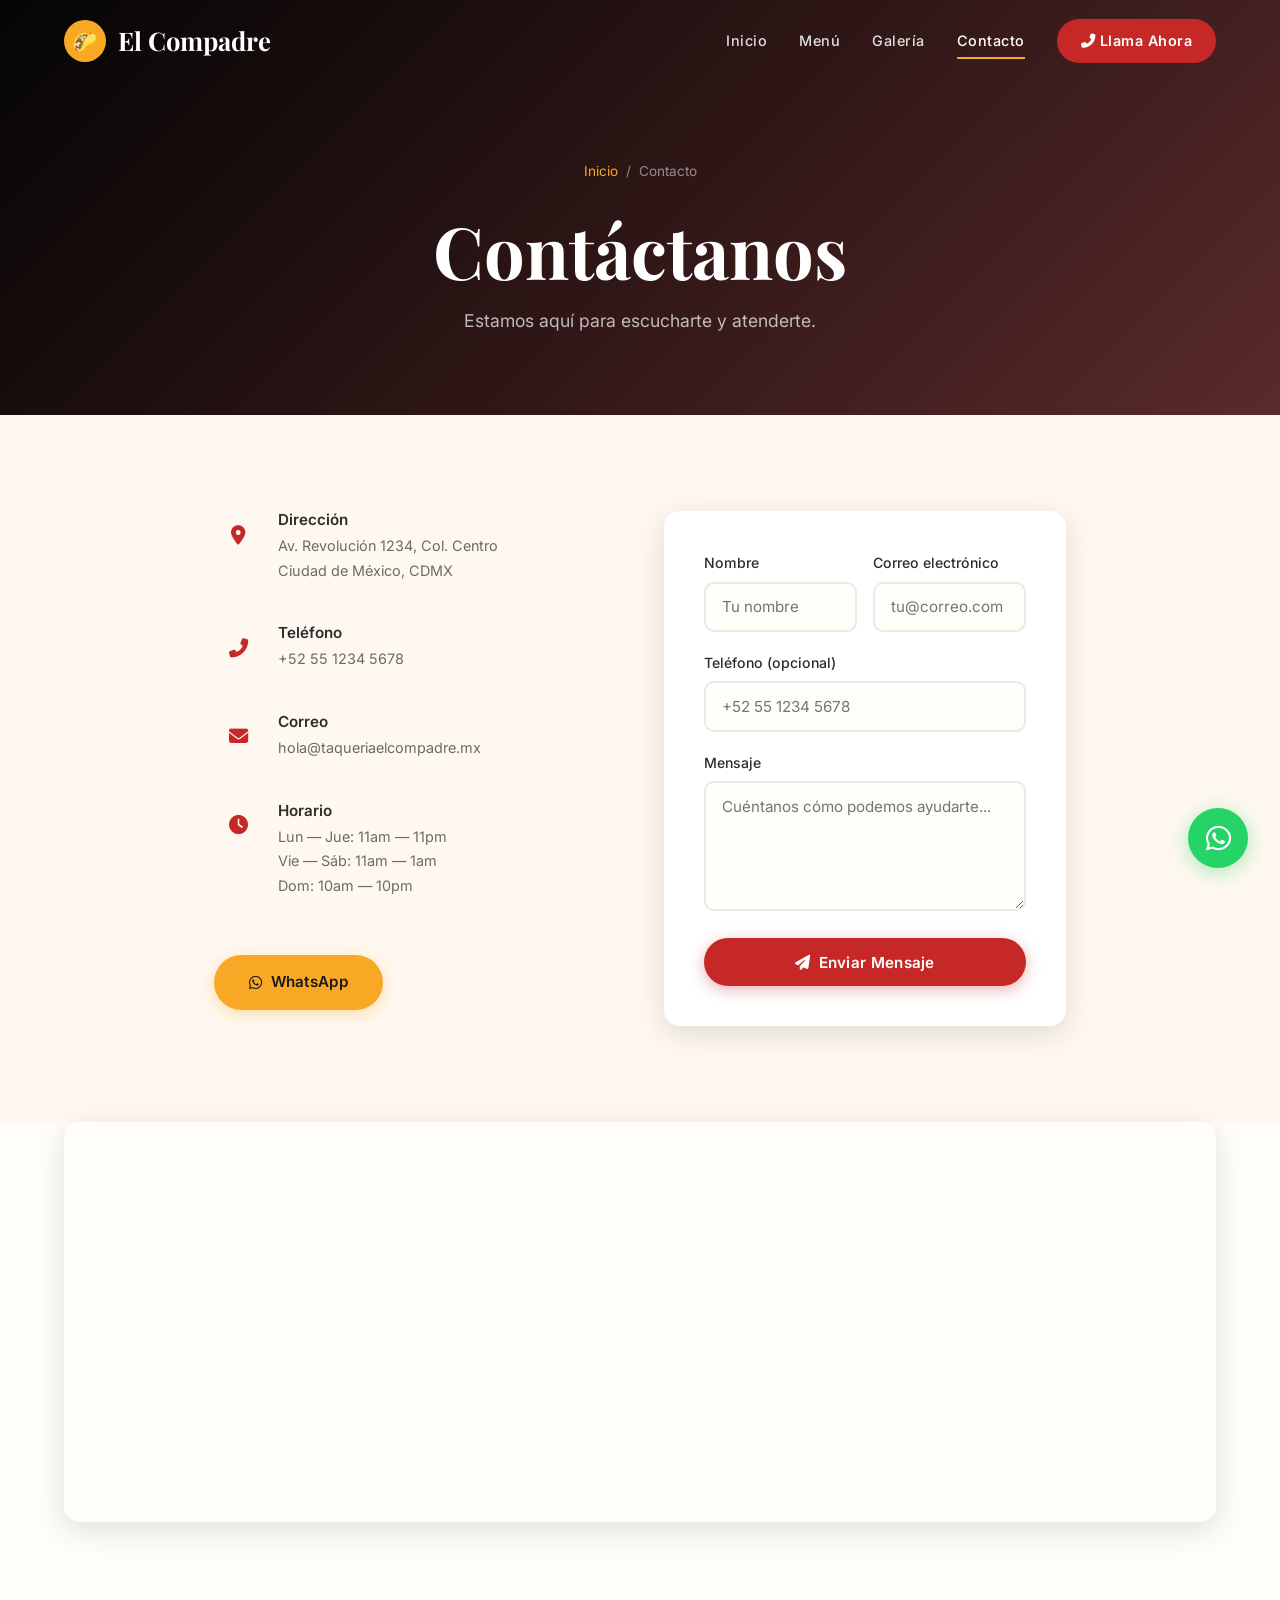
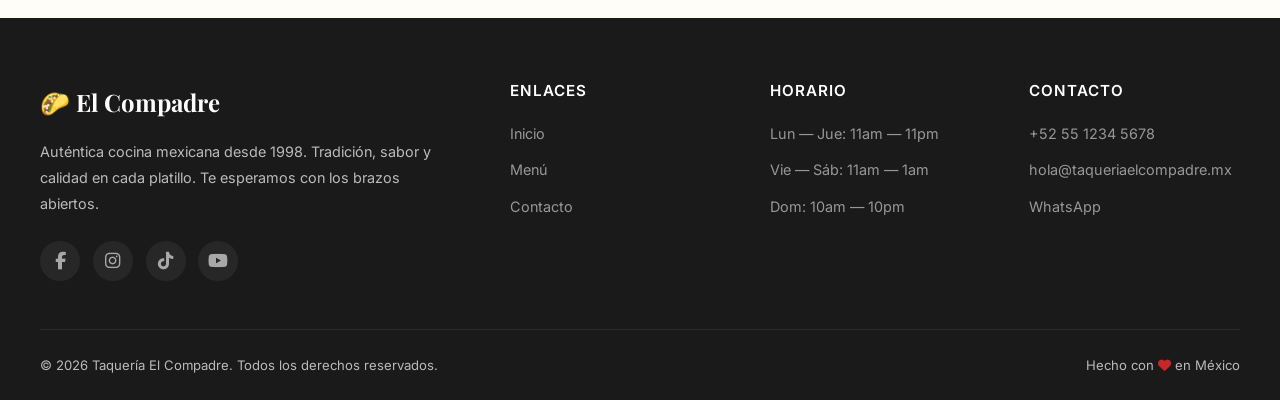
==== contacto.html @ 84836ca1 "Add contacto.html with FormSubmit for static hosting, update links" ====
<!DOCTYPE html>
<html lang="es-MX">
<head>
  <meta charset="UTF-8">
  <meta name="viewport" content="width=device-width, initial-scale=1.0">
  <title>Contacto — Taquería El Compadre</title>
  <meta name="description" content="Ponte en contacto con Taquería El Compadre. Estamos en Av. Revolución 1234, Col. Centro, CDMX. Tel: +52 55 1234 5678.">
  <meta name="robots" content="index, follow">
  <meta property="og:title" content="Contacto — Taquería El Compadre">
  <meta property="og:description" content="Visítanos o escríbenos. Te esperamos.">
  <meta name="theme-color" content="#C62828">

  <link rel="preconnect" href="https://fonts.googleapis.com">
  <link rel="preconnect" href="https://fonts.gstatic.com" crossorigin>
  <link href="https://fonts.googleapis.com/css2?family=Playfair+Display:ital,wght@0,400;0,700;0,900;1,400;1,700&family=Inter:wght@300;400;500;600;700&family=Dancing+Script:wght@500;700&display=swap" rel="stylesheet">
  <link rel="stylesheet" href="https://cdnjs.cloudflare.com/ajax/libs/font-awesome/6.5.1/css/all.min.css">
  <link rel="stylesheet" href="css/style.css">
  <link rel="icon" type="image/svg+xml" href="data:image/svg+xml,<svg xmlns='http://www.w3.org/2000/svg' viewBox='0 0 100 100'><text y='.9em' font-size='90'>🌮</text></svg>">
</head>
<body>

  <!-- ============================================================
       NAVBAR
       ============================================================ -->
  <nav class="navbar scrolled" role="navigation" aria-label="Navegación principal">
    <div class="container">
      <a href="index.html" class="navbar-brand" aria-label="Ir al inicio">
        <span class="brand-icon">🌮</span>
        El Compadre
      </a>
      <div class="hamburger" aria-label="Abrir menú" role="button" tabindex="0">
        <span></span><span></span><span></span>
      </div>
      <div class="navbar-links">
        <a href="index.html">Inicio</a>
        <a href="menu.html">Menú</a>
        <a href="index.html#gallery">Galería</a>
        <a href="contacto.html" class="active">Contacto</a>
        <a href="tel:+525512345678" class="navbar-cta"><i class="fas fa-phone-alt"></i> Llama Ahora</a>
      </div>
    </div>
  </nav>

  <!-- ============================================================
       PAGE HEADER
       ============================================================ -->
  <header class="page-header" style="background-image: none; background: linear-gradient(135deg, #1A1A1A, #2C2C2C);">
    <div class="page-header-bg" style="background-image: url('https://images.unsplash.com/photo-1517248135467-4c7edcad34c4?w=1920&q=80');" aria-hidden="true"></div>
    <div class="page-header-overlay"></div>
    <div class="container">
      <div class="breadcrumb">
        <a href="index.html">Inicio</a>
        <span>/</span>
        <span>Contacto</span>
      </div>
      <h1 data-aos="fade-up">Contáctanos</h1>
      <p data-aos="fade-up" data-aos-delay="100">Estamos aquí para escucharte y atenderte.</p>
    </div>
  </header>

  <!-- ============================================================
       CONTACT SECTION
       ============================================================ -->
  <section class="section section--cream">
    <div class="container container--narrow">

      <div id="form-success" style="display:none;" class="form-success-page" data-aos="fade-up">
        <div class="success-icon"><i class="fas fa-check"></i></div>
        <h2 style="margin-bottom: 0.75rem;">¡Mensaje enviado!</h2>
        <p style="color: var(--color-text-light); font-size: 1.05rem; margin-bottom: 2rem;">
          Gracias, <span id="successName">cliente</span>. Hemos recibido tu mensaje y te responderemos a la brevedad. <br>¡Buen provecho!
        </p>
        <a href="index.html" class="btn btn--primary"><i class="fas fa-home"></i> Volver al inicio</a>
      </div>

      <div class="contact-grid" id="formContainer">
        <div class="contact-info-list" data-aos="fade-right">
          <div class="contact-info-item">
            <div class="contact-info-icon"><i class="fas fa-map-marker-alt"></i></div>
            <div>
              <h4>Dirección</h4>
              <p>Av. Revolución 1234, Col. Centro<br>Ciudad de México, CDMX</p>
            </div>
          </div>
          <div class="contact-info-item">
            <div class="contact-info-icon"><i class="fas fa-phone-alt"></i></div>
            <div>
              <h4>Teléfono</h4>
              <p>+52 55 1234 5678</p>
            </div>
          </div>
          <div class="contact-info-item">
            <div class="contact-info-icon"><i class="fas fa-envelope"></i></div>
            <div>
              <h4>Correo</h4>
              <p>hola@taqueriaelcompadre.mx</p>
            </div>
          </div>
          <div class="contact-info-item">
            <div class="contact-info-icon"><i class="fas fa-clock"></i></div>
            <div>
              <h4>Horario</h4>
              <p>Lun — Jue: 11am — 11pm<br>Vie — Sáb: 11am — 1am<br>Dom: 10am — 10pm</p>
            </div>
          </div>
          <div style="margin-top:1rem;">
            <a href="https://wa.me/525512345678" target="_blank" rel="noopener" class="btn btn--gold"><i class="fab fa-whatsapp"></i> WhatsApp</a>
          </div>
        </div>

        <form class="contact-form" action="https://formsubmit.co/hola@taqueriaelcompadre.mx" method="POST" data-aos="fade-left" id="contactForm">
          <input type="hidden" name="_subject" value="Nuevo mensaje desde Taquería El Compadre">
          <input type="hidden" name="_captcha" value="false">
          <input type="hidden" name="_template" value="table">
          <input type="hidden" name="_next" value="https://rtvic.github.io/taqueria/contacto.html?success=true">

          <div class="form-row">
            <div class="form-group">
              <label for="nombre">Nombre</label>
              <input type="text" class="form-control" id="nombre" name="nombre" placeholder="Tu nombre" required>
            </div>
            <div class="form-group">
              <label for="email">Correo electrónico</label>
              <input type="email" class="form-control" id="email" name="email" placeholder="tu@correo.com" required>
            </div>
          </div>
          <div class="form-group">
            <label for="telefono">Teléfono (opcional)</label>
            <input type="tel" class="form-control" id="telefono" name="telefono" placeholder="+52 55 1234 5678">
          </div>
          <div class="form-group">
            <label for="mensaje">Mensaje</label>
            <textarea class="form-control" id="mensaje" name="mensaje" placeholder="Cuéntanos cómo podemos ayudarte..." required></textarea>
          </div>
          <button type="submit" class="btn btn--primary" style="width:100%; justify-content:center;">
            <i class="fas fa-paper-plane"></i> Enviar Mensaje
          </button>
        </form>
      </div>

    </div>
  </section>

  <!-- ============================================================
       LOCATION MAP
       ============================================================ -->
  <section class="section" style="padding-top:0;">
    <div class="container">
      <div style="border-radius: var(--card-radius); overflow: hidden; box-shadow: var(--shadow-md); height: 400px; position: relative;" data-aos="fade-up">
        <iframe
          src="https://www.google.com/maps/embed?pb=!1m18!1m12!1m3!1d3762.5!2d-99.1332!3d19.4326!2m3!1f0!2f0!3f0!3m2!1i1024!2i768!4f13.1!3m3!1m2!1s0x0%3A0x0!2zMTnCsDI1JzU3LjQiTiA5OcKwMDgnMDAuMiJX!5e0!3m2!1ses!2smx!4v1"
          style="position:absolute;inset:0;width:100%;height:100%;border:0;"
          allowfullscreen=""
          loading="lazy"
          title="Mapa de ubicación de Taquería El Compadre"
        ></iframe>
      </div>
    </div>
  </section>

  <!-- ============================================================
       FOOTER
       ============================================================ -->
  <footer class="footer">
    <div class="footer-grid">
      <div>
        <a href="index.html" class="footer-brand">🌮 El Compadre</a>
        <p class="footer-about">
          Auténtica cocina mexicana desde 1998. Tradición, sabor y calidad en cada platillo. Te esperamos con los brazos abiertos.
        </p>
        <div class="footer-social">
          <a href="#" aria-label="Facebook" title="Facebook"><i class="fab fa-facebook-f"></i></a>
          <a href="#" aria-label="Instagram" title="Instagram"><i class="fab fa-instagram"></i></a>
          <a href="#" aria-label="TikTok" title="TikTok"><i class="fab fa-tiktok"></i></a>
          <a href="#" aria-label="YouTube" title="YouTube"><i class="fab fa-youtube"></i></a>
        </div>
      </div>
      <div>
        <h4>Enlaces</h4>
        <ul class="footer-links">
          <li><a href="index.html">Inicio</a></li>
          <li><a href="menu.html">Menú</a></li>
          <li><a href="contacto.html">Contacto</a></li>
        </ul>
      </div>
      <div>
        <h4>Horario</h4>
        <ul class="footer-links">
          <li><a href="#">Lun — Jue: 11am — 11pm</a></li>
          <li><a href="#">Vie — Sáb: 11am — 1am</a></li>
          <li><a href="#">Dom: 10am — 10pm</a></li>
        </ul>
      </div>
      <div>
        <h4>Contacto</h4>
        <ul class="footer-links">
          <li><a href="tel:+525512345678">+52 55 1234 5678</a></li>
          <li><a href="mailto:hola@taqueriaelcompadre.mx">hola@taqueriaelcompadre.mx</a></li>
          <li><a href="https://wa.me/525512345678" target="_blank" rel="noopener">WhatsApp</a></li>
        </ul>
      </div>
    </div>
    <div class="footer-bottom">
      <span>&copy; 2026 Taquería El Compadre. Todos los derechos reservados.</span>
      <span>Hecho con <i class="fas fa-heart" style="color: var(--color-primary);"></i> en México</span>
    </div>
  </footer>

  <!-- ============================================================
       WHATSAPP FLOAT
       ============================================================ -->
  <a href="https://wa.me/525512345678?text=¡Hola!%20Quiero%20más%20información" target="_blank" rel="noopener" class="whatsapp-float" aria-label="WhatsApp">
    <i class="fab fa-whatsapp"></i>
  </a>

  <script src="js/main.js"></script>
  <script>
    // Show success message if redirected from FormSubmit
    const urlParams = new URLSearchParams(window.location.search);
    if (urlParams.get('success') === 'true') {
      document.getElementById('formContainer').style.display = 'none';
      document.getElementById('form-success').style.display = 'block';
      const name = urlParams.get('name');
      if (name) {
        document.getElementById('successName').textContent = name;
      }
    }

    // Form validation antes de enviar
    document.getElementById('contactForm')?.addEventListener('submit', function(e) {
      const nombre = document.getElementById('nombre');
      const email = document.getElementById('email');
      const mensaje = document.getElementById('mensaje');
      let valid = true;

      [nombre, email, mensaje].forEach(f => {
        f.style.borderColor = '';
        const err = f.parentElement.querySelector('.form-error');
        if (err) err.remove();
      });

      if (nombre.value.trim().length < 2) {
        valid = false;
        showFieldError(nombre, 'Ingresa tu nombre');
      }
      if (!/^[^\s@]+@[^\s@]+\.[^\s@]+$/.test(email.value)) {
        valid = false;
        showFieldError(email, 'Correo inválido');
      }
      if (mensaje.value.trim().length < 5) {
        valid = false;
        showFieldError(mensaje, 'Escribe un mensaje');
      }

      if (!valid) e.preventDefault();
    });

    function showFieldError(field, msg) {
      field.style.borderColor = 'var(--color-primary)';
      const err = document.createElement('small');
      err.className = 'form-error';
      err.style.cssText = 'color: var(--color-primary); font-size: 0.8rem; margin-top: 0.3rem; display: block;';
      err.textContent = msg;
      field.parentElement.appendChild(err);
    }
  </script>
</body>
</html>
---- css/style.css ----
/* ============================================================
   TAQUERÍA EL COMPADRE — Premium Mexican Taquería Styles
   ============================================================ */

/* --- CSS Custom Properties --- */
:root {
  --color-primary: #C62828;
  --color-primary-dark: #8E0000;
  --color-primary-light: #E53935;
  --color-secondary: #2E7D32;
  --color-secondary-light: #4CAF50;
  --color-accent: #F9A825;
  --color-accent-light: #FFD54F;
  --color-dark: #1A1A1A;
  --color-dark-alt: #2C2C2C;
  --color-light: #FFFDF7;
  --color-white: #FFFFFF;
  --color-cream: #FFF8F0;
  --color-text: #2D2D2D;
  --color-text-light: #6B6B6B;
  --color-border: rgba(0,0,0,0.08);

  --font-heading: 'Playfair Display', Georgia, serif;
  --font-body: 'Inter', -apple-system, BlinkMacSystemFont, 'Segoe UI', sans-serif;
  --font-accent: 'Dancing Script', cursive;

  --section-padding: 6rem 1.5rem;
  --container-max: 1200px;
  --container-narrow: 900px;
  --card-radius: 16px;
  --btn-radius: 50px;
  --transition: all 0.35s cubic-bezier(0.25, 0.46, 0.45, 0.94);
  --shadow-sm: 0 2px 8px rgba(0,0,0,0.06);
  --shadow-md: 0 8px 30px rgba(0,0,0,0.12);
  --shadow-lg: 0 20px 60px rgba(0,0,0,0.15);
  --shadow-hover: 0 12px 40px rgba(198,40,40,0.2);
}

/* --- Reset --- */
*, *::before, *::after {
  margin: 0;
  padding: 0;
  box-sizing: border-box;
}

html {
  scroll-behavior: smooth;
  font-size: 16px;
}

body {
  font-family: var(--font-body);
  color: var(--color-text);
  background: var(--color-light);
  line-height: 1.7;
  -webkit-font-smoothing: antialiased;
  -moz-osx-font-smoothing: grayscale;
  overflow-x: hidden;
}

img {
  max-width: 100%;
  height: auto;
  display: block;
}

a {
  text-decoration: none;
  color: inherit;
  transition: var(--transition);
}

ul {
  list-style: none;
}

/* --- Selection --- */
::selection {
  background: var(--color-primary);
  color: var(--color-white);
}

/* --- Scrollbar --- */
::-webkit-scrollbar { width: 8px; }
::-webkit-scrollbar-track { background: var(--color-dark); }
::-webkit-scrollbar-thumb { background: var(--color-primary); border-radius: 4px; }
::-webkit-scrollbar-thumb:hover { background: var(--color-primary-light); }

/* --- Typography --- */
h1, h2, h3, h4 {
  font-family: var(--font-heading);
  font-weight: 700;
  line-height: 1.2;
}

h1 { font-size: clamp(2.5rem, 6vw, 4.5rem); }
h2 { font-size: clamp(2rem, 4vw, 3rem); }
h3 { font-size: clamp(1.3rem, 2.5vw, 1.75rem); }
h4 { font-size: clamp(1.1rem, 2vw, 1.35rem); }

.section-tag {
  display: inline-block;
  font-family: var(--font-accent);
  font-size: 1.15rem;
  color: var(--color-primary);
  margin-bottom: 0.5rem;
}

.section-title {
  margin-bottom: 1rem;
}

.section-subtitle {
  font-family: var(--font-body);
  font-size: 1.05rem;
  color: var(--color-text-light);
  max-width: 600px;
  margin: 0 auto 3rem;
  font-weight: 400;
}

/* --- Container --- */
.container {
  width: 100%;
  max-width: var(--container-max);
  margin: 0 auto;
  padding: 0 1.5rem;
}

.container--narrow {
  max-width: var(--container-narrow);
}

/* --- Section --- */
.section {
  padding: var(--section-padding);
}

.section--dark {
  background: var(--color-dark);
  color: var(--color-white);
}

.section--cream {
  background: var(--color-cream);
}

.section--primary {
  background: linear-gradient(135deg, var(--color-primary) 0%, var(--color-primary-dark) 100%);
  color: var(--color-white);
}

.section-header {
  text-align: center;
  margin-bottom: 4rem;
}

.section-header .section-subtitle {
  color: var(--color-text-light);
}

.section--dark .section-subtitle {
  color: rgba(255,255,255,0.65);
}

/* ============================================================
   NAVIGATION
   ============================================================ */
.navbar {
  position: fixed;
  top: 0;
  left: 0;
  right: 0;
  z-index: 1000;
  padding: 1.2rem 0;
  transition: var(--transition);
}

.navbar.scrolled {
  background: rgba(26,26,26,0.97);
  backdrop-filter: blur(12px);
  -webkit-backdrop-filter: blur(12px);
  padding: 0.7rem 0;
  box-shadow: 0 2px 20px rgba(0,0,0,0.3);
}

.navbar .container {
  display: flex;
  align-items: center;
  justify-content: space-between;
}

.navbar-brand {
  display: flex;
  align-items: center;
  gap: 0.75rem;
  font-family: var(--font-heading);
  font-size: 1.6rem;
  font-weight: 700;
  color: var(--color-white);
  z-index: 1001;
}

.navbar-brand .brand-icon {
  width: 42px;
  height: 42px;
  background: var(--color-accent);
  border-radius: 50%;
  display: flex;
  align-items: center;
  justify-content: center;
  font-size: 1.3rem;
  color: var(--color-dark);
}

.navbar-links {
  display: flex;
  align-items: center;
  gap: 2rem;
}

.navbar-links a {
  font-size: 0.9rem;
  font-weight: 500;
  color: rgba(255,255,255,0.85);
  letter-spacing: 0.5px;
  position: relative;
  padding: 0.25rem 0;
}

.navbar-links a::after {
  content: '';
  position: absolute;
  bottom: -2px;
  left: 0;
  width: 0;
  height: 2px;
  background: var(--color-accent);
  transition: var(--transition);
}

.navbar-links a:hover,
.navbar-links a.active {
  color: var(--color-white);
}

.navbar-links a:hover::after,
.navbar-links a.active::after {
  width: 100%;
}

.navbar-cta {
  background: var(--color-primary);
  color: var(--color-white) !important;
  padding: 0.6rem 1.5rem !important;
  border-radius: var(--btn-radius);
  font-weight: 600 !important;
  transition: var(--transition);
}

.navbar-cta::after { display: none !important; }

.navbar-cta:hover {
  background: var(--color-primary-light) !important;
  transform: translateY(-1px);
  box-shadow: var(--shadow-md);
}

/* Hamburger */
.hamburger {
  display: none;
  flex-direction: column;
  gap: 5px;
  cursor: pointer;
  z-index: 1001;
  padding: 0.5rem;
}

.hamburger span {
  display: block;
  width: 26px;
  height: 2.5px;
  background: var(--color-white);
  border-radius: 2px;
  transition: var(--transition);
  transform-origin: center;
}

.hamburger.active span:nth-child(1) {
  transform: rotate(45deg) translate(5px, 5px);
}

.hamburger.active span:nth-child(2) {
  opacity: 0;
  transform: translateX(-10px);
}

.hamburger.active span:nth-child(3) {
  transform: rotate(-45deg) translate(5px, -5px);
}

/* ============================================================
   HERO
   ============================================================ */
.hero {
  position: relative;
  min-height: 100vh;
  display: flex;
  align-items: center;
  justify-content: center;
  overflow: hidden;
}

.hero-bg {
  position: absolute;
  inset: 0;
  background: url('https://images.unsplash.com/photo-1565299507176-35e37e4b55c9?w=1920&q=80') center center / cover no-repeat;
  transform: scale(1.05);
  transition: transform 0.1s linear;
  will-change: transform;
}

.hero-overlay {
  position: absolute;
  inset: 0;
  background: linear-gradient(
    135deg,
    rgba(0,0,0,0.85) 0%,
    rgba(0,0,0,0.5) 50%,
    rgba(198,40,40,0.3) 100%
  );
}

.hero-pattern {
  position: absolute;
  inset: 0;
  background-image:
    radial-gradient(circle at 20% 50%, rgba(249,168,37,0.08) 0%, transparent 50%),
    radial-gradient(circle at 80% 20%, rgba(198,40,40,0.1) 0%, transparent 50%);
  pointer-events: none;
}

.hero-content {
  position: relative;
  z-index: 2;
  text-align: center;
  max-width: 900px;
  padding: 2rem 1.5rem;
}

.hero-badge {
  display: inline-flex;
  align-items: center;
  gap: 0.5rem;
  background: rgba(255,255,255,0.1);
  backdrop-filter: blur(10px);
  border: 1px solid rgba(255,255,255,0.15);
  padding: 0.5rem 1.5rem;
  border-radius: var(--btn-radius);
  font-size: 0.85rem;
  color: var(--color-accent-light);
  letter-spacing: 1px;
  text-transform: uppercase;
  font-weight: 500;
  margin-bottom: 2rem;
}

.hero-title {
  color: var(--color-white);
  margin-bottom: 1.5rem;
  text-shadow: 0 2px 20px rgba(0,0,0,0.3);
}

.hero-title .highlight {
  color: var(--color-accent);
  font-family: var(--font-accent);
  font-size: 1.2em;
  display: block;
}

.hero-subtitle {
  font-size: 1.15rem;
  color: rgba(255,255,255,0.8);
  max-width: 600px;
  margin: 0 auto 2.5rem;
  font-weight: 300;
}

.hero-actions {
  display: flex;
  flex-wrap: wrap;
  gap: 1rem;
  justify-content: center;
}

/* --- Buttons --- */
.btn {
  display: inline-flex;
  align-items: center;
  gap: 0.5rem;
  padding: 0.9rem 2.2rem;
  border-radius: var(--btn-radius);
  font-family: var(--font-body);
  font-size: 0.95rem;
  font-weight: 600;
  border: none;
  cursor: pointer;
  transition: var(--transition);
  letter-spacing: 0.3px;
}

.btn--primary {
  background: var(--color-primary);
  color: var(--color-white);
  box-shadow: 0 4px 15px rgba(198,40,40,0.35);
}

.btn--primary:hover {
  background: var(--color-primary-light);
  transform: translateY(-2px);
  box-shadow: 0 8px 25px rgba(198,40,40,0.4);
}

.btn--secondary {
  background: transparent;
  color: var(--color-white);
  border: 2px solid rgba(255,255,255,0.4);
}

.btn--secondary:hover {
  background: rgba(255,255,255,0.1);
  border-color: var(--color-white);
  transform: translateY(-2px);
}

.btn--gold {
  background: var(--color-accent);
  color: var(--color-dark);
  box-shadow: 0 4px 15px rgba(249,168,37,0.35);
}

.btn--gold:hover {
  background: var(--color-accent-light);
  transform: translateY(-2px);
  box-shadow: 0 8px 25px rgba(249,168,37,0.4);
}

.btn--outline {
  background: transparent;
  border: 2px solid var(--color-primary);
  color: var(--color-primary);
}

.btn--outline:hover {
  background: var(--color-primary);
  color: var(--color-white);
  transform: translateY(-2px);
}

.btn--sm {
  padding: 0.6rem 1.3rem;
  font-size: 0.85rem;
}

/* Hero Scroll Indicator */
.hero-scroll {
  position: absolute;
  bottom: 2rem;
  left: 50%;
  transform: translateX(-50%);
  z-index: 2;
  display: flex;
  flex-direction: column;
  align-items: center;
  gap: 0.5rem;
  color: rgba(255,255,255,0.5);
  font-size: 0.75rem;
  letter-spacing: 1px;
  text-transform: uppercase;
  animation: floatDown 2s ease-in-out infinite;
}

.hero-scroll .mouse {
  width: 24px;
  height: 38px;
  border: 2px solid rgba(255,255,255,0.3);
  border-radius: 12px;
  position: relative;
}

.hero-scroll .mouse::after {
  content: '';
  position: absolute;
  top: 7px;
  left: 50%;
  transform: translateX(-50%);
  width: 3px;
  height: 8px;
  background: var(--color-accent);
  border-radius: 2px;
  animation: scrollWheel 1.5s ease-in-out infinite;
}

@keyframes scrollWheel {
  0% { opacity: 1; transform: translateX(-50%) translateY(0); }
  100% { opacity: 0; transform: translateX(-50%) translateY(12px); }
}

@keyframes floatDown {
  0%, 100% { transform: translateX(-50%) translateY(0); }
  50% { transform: translateX(-50%) translateY(6px); }
}

/* ============================================================
   ABOUT
   ============================================================ */
.about-grid {
  display: grid;
  grid-template-columns: 1fr 1fr;
  gap: 4rem;
  align-items: center;
}

.about-image {
  position: relative;
  border-radius: var(--card-radius);
  overflow: hidden;
  box-shadow: var(--shadow-lg);
}

.about-image img {
  width: 100%;
  height: 500px;
  object-fit: cover;
  transition: var(--transition);
}

.about-image:hover img {
  transform: scale(1.03);
}

.about-image::after {
  content: '';
  position: absolute;
  inset: 0;
  background: linear-gradient(to top, rgba(0,0,0,0.3), transparent);
}

.about-experience {
  position: absolute;
  bottom: 2rem;
  left: 2rem;
  z-index: 2;
  background: rgba(198,40,40,0.9);
  backdrop-filter: blur(10px);
  padding: 1.2rem 1.8rem;
  border-radius: 12px;
  color: var(--color-white);
}

.about-experience span {
  font-family: var(--font-heading);
  font-size: 2.5rem;
  font-weight: 700;
  line-height: 1;
  display: block;
}

.about-experience small {
  font-size: 0.8rem;
  opacity: 0.85;
}

.about-text h2 {
  margin-bottom: 1.5rem;
}

.about-text p {
  color: var(--color-text-light);
  margin-bottom: 1.2rem;
  font-size: 1.02rem;
}

.about-features {
  display: grid;
  grid-template-columns: 1fr 1fr;
  gap: 1rem;
  margin-top: 2rem;
}

.about-feature {
  display: flex;
  align-items: center;
  gap: 0.75rem;
  font-size: 0.95rem;
  font-weight: 500;
}

.about-feature .icon {
  width: 36px;
  height: 36px;
  background: var(--color-cream);
  border-radius: 10px;
  display: flex;
  align-items: center;
  justify-content: center;
  font-size: 1.1rem;
  flex-shrink: 0;
}

/* ============================================================
   MENU PREVIEW (Home) / FULL MENU
   ============================================================ */
.menu-grid {
  display: grid;
  grid-template-columns: repeat(auto-fill, minmax(270px, 1fr));
  gap: 2rem;
}

.menu-card {
  background: var(--color-white);
  border-radius: var(--card-radius);
  overflow: hidden;
  box-shadow: var(--shadow-sm);
  transition: var(--transition);
  cursor: pointer;
  position: relative;
}

.menu-card:hover {
  transform: translateY(-8px);
  box-shadow: var(--shadow-hover);
}

.menu-card-image {
  position: relative;
  height: 200px;
  overflow: hidden;
}

.menu-card-image img {
  width: 100%;
  height: 100%;
  object-fit: cover;
  transition: var(--transition);
}

.menu-card:hover .menu-card-image img {
  transform: scale(1.1);
}

.menu-card-badge {
  position: absolute;
  top: 1rem;
  right: 1rem;
  background: var(--color-primary);
  color: var(--color-white);
  padding: 0.3rem 0.8rem;
  border-radius: 20px;
  font-size: 0.75rem;
  font-weight: 600;
  letter-spacing: 0.5px;
}

.menu-card-body {
  padding: 1.3rem 1.5rem 1.5rem;
}

.menu-card-body h3 {
  font-family: var(--font-heading);
  font-size: 1.15rem;
  margin-bottom: 0.4rem;
}

.menu-card-body p {
  font-size: 0.88rem;
  color: var(--color-text-light);
  margin-bottom: 1rem;
  line-height: 1.5;
}

.menu-card-footer {
  display: flex;
  align-items: center;
  justify-content: space-between;
}

.menu-card-price {
  font-family: var(--font-heading);
  font-size: 1.3rem;
  font-weight: 700;
  color: var(--color-primary);
}

.menu-card-footer .btn {
  font-size: 0.82rem;
  padding: 0.5rem 1.2rem;
}

/* Menu Categories */
.menu-categories {
  display: flex;
  flex-wrap: wrap;
  justify-content: center;
  gap: 0.75rem;
  margin-bottom: 3rem;
}

.menu-category-btn {
  padding: 0.6rem 1.6rem;
  border-radius: var(--btn-radius);
  border: 2px solid var(--color-border);
  background: transparent;
  font-family: var(--font-body);
  font-size: 0.9rem;
  font-weight: 500;
  color: var(--color-text-light);
  cursor: pointer;
  transition: var(--transition);
}

.menu-category-btn:hover,
.menu-category-btn.active {
  background: var(--color-primary);
  border-color: var(--color-primary);
  color: var(--color-white);
}

/* ============================================================
   GALLERY
   ============================================================ */
.gallery-grid {
  display: grid;
  grid-template-columns: repeat(3, 1fr);
  gap: 1rem;
}

.gallery-item {
  position: relative;
  border-radius: 12px;
  overflow: hidden;
  cursor: pointer;
  aspect-ratio: 1;
}

.gallery-item:nth-child(1) { grid-row: span 2; grid-column: span 2; aspect-ratio: 2/1; }

.gallery-item img {
  width: 100%;
  height: 100%;
  object-fit: cover;
  transition: var(--transition);
}

.gallery-item:hover img {
  transform: scale(1.08);
}

.gallery-overlay {
  position: absolute;
  inset: 0;
  background: rgba(0,0,0,0.4);
  display: flex;
  align-items: center;
  justify-content: center;
  opacity: 0;
  transition: var(--transition);
}

.gallery-item:hover .gallery-overlay {
  opacity: 1;
}

.gallery-overlay .icon {
  width: 50px;
  height: 50px;
  border: 2px solid rgba(255,255,255,0.6);
  border-radius: 50%;
  display: flex;
  align-items: center;
  justify-content: center;
  color: var(--color-white);
  font-size: 1.3rem;
  transform: scale(0.8);
  transition: var(--transition);
}

.gallery-item:hover .gallery-overlay .icon {
  transform: scale(1);
}

/* Lightbox */
.lightbox {
  position: fixed;
  inset: 0;
  z-index: 9999;
  background: rgba(0,0,0,0.95);
  display: flex;
  align-items: center;
  justify-content: center;
  opacity: 0;
  pointer-events: none;
  transition: opacity 0.4s ease;
}

.lightbox.active {
  opacity: 1;
  pointer-events: all;
}

.lightbox-img {
  max-width: 90vw;
  max-height: 85vh;
  border-radius: 8px;
  transform: scale(0.9);
  transition: transform 0.4s ease;
}

.lightbox.active .lightbox-img {
  transform: scale(1);
}

.lightbox-close {
  position: absolute;
  top: 2rem;
  right: 2rem;
  width: 44px;
  height: 44px;
  border: none;
  background: rgba(255,255,255,0.1);
  border-radius: 50%;
  color: var(--color-white);
  font-size: 1.5rem;
  cursor: pointer;
  display: flex;
  align-items: center;
  justify-content: center;
  transition: var(--transition);
}

.lightbox-close:hover {
  background: var(--color-primary);
}

/* ============================================================
   TESTIMONIALS
   ============================================================ */
.testimonials-carousel {
  position: relative;
  max-width: 700px;
  margin: 0 auto;
  overflow: hidden;
}

.testimonials-track {
  display: flex;
  transition: transform 0.5s cubic-bezier(0.25, 0.46, 0.45, 0.94);
}

.testimonial-card {
  min-width: 100%;
  padding: 2.5rem 2rem;
  text-align: center;
}

.testimonial-stars {
  color: var(--color-accent);
  font-size: 1.1rem;
  margin-bottom: 1.5rem;
  letter-spacing: 2px;
}

.testimonial-text {
  font-family: var(--font-heading);
  font-size: 1.2rem;
  font-style: italic;
  line-height: 1.8;
  margin-bottom: 2rem;
  color: rgba(255,255,255,0.9);
}

.testimonial-author {
  display: flex;
  align-items: center;
  justify-content: center;
  gap: 1rem;
}

.testimonial-author img {
  width: 56px;
  height: 56px;
  border-radius: 50%;
  object-fit: cover;
  border: 3px solid var(--color-accent);
}

.testimonial-author-info h4 {
  font-family: var(--font-body);
  font-size: 1rem;
  font-weight: 600;
  margin-bottom: 0.15rem;
}

.testimonial-author-info span {
  font-size: 0.82rem;
  opacity: 0.6;
}

.testimonial-controls {
  display: flex;
  justify-content: center;
  gap: 1rem;
  margin-top: 2rem;
}

.testimonial-btn {
  width: 44px;
  height: 44px;
  border-radius: 50%;
  border: 1px solid rgba(255,255,255,0.2);
  background: transparent;
  color: var(--color-white);
  font-size: 1.2rem;
  cursor: pointer;
  display: flex;
  align-items: center;
  justify-content: center;
  transition: var(--transition);
}

.testimonial-btn:hover {
  background: var(--color-primary);
  border-color: var(--color-primary);
}

.testimonial-dots {
  display: flex;
  justify-content: center;
  gap: 0.5rem;
  margin-top: 1.5rem;
}

.testimonial-dot {
  width: 10px;
  height: 10px;
  border-radius: 50%;
  border: none;
  background: rgba(255,255,255,0.2);
  cursor: pointer;
  transition: var(--transition);
}

.testimonial-dot.active {
  background: var(--color-accent);
  width: 28px;
  border-radius: 5px;
}

/* ============================================================
   LOCATION
   ============================================================ */
.location-grid {
  display: grid;
  grid-template-columns: 1fr 1fr;
  gap: 3rem;
  align-items: start;
}

.location-info h3 {
  margin-bottom: 0.5rem;
}

.location-info .address {
  font-size: 1.05rem;
  color: var(--color-text-light);
  margin-bottom: 2rem;
  display: flex;
  align-items: center;
  gap: 0.6rem;
}

.hours-list {
  display: grid;
  gap: 0.5rem;
  margin-bottom: 2rem;
}

.hours-row {
  display: flex;
  justify-content: space-between;
  padding: 0.6rem 0;
  border-bottom: 1px solid var(--color-border);
  font-size: 0.95rem;
}

.hours-row .day {
  font-weight: 500;
}

.hours-row .time {
  color: var(--color-text-light);
}

.hours-row.highlight {
  color: var(--color-primary);
  font-weight: 600;
}

.location-map {
  border-radius: var(--card-radius);
  overflow: hidden;
  box-shadow: var(--shadow-md);
  min-height: 350px;
  background: var(--color-dark-alt);
  position: relative;
}

.location-map iframe {
  width: 100%;
  height: 100%;
  border: none;
  position: absolute;
  inset: 0;
}

/* ============================================================
   CONTACT
   ============================================================ */
.contact-grid {
  display: grid;
  grid-template-columns: 1fr 1fr;
  gap: 3rem;
}

.contact-info-list {
  display: grid;
  gap: 1.5rem;
}

.contact-info-item {
  display: flex;
  gap: 1rem;
}

.contact-info-icon {
  width: 48px;
  height: 48px;
  background: var(--color-cream);
  border-radius: 12px;
  display: flex;
  align-items: center;
  justify-content: center;
  font-size: 1.2rem;
  flex-shrink: 0;
  color: var(--color-primary);
}

.contact-info-item h4 {
  font-family: var(--font-body);
  font-size: 0.95rem;
  font-weight: 600;
  margin-bottom: 0.3rem;
}

.contact-info-item p {
  font-size: 0.9rem;
  color: var(--color-text-light);
}

.contact-form {
  background: var(--color-white);
  padding: 2.5rem;
  border-radius: var(--card-radius);
  box-shadow: var(--shadow-md);
}

.form-group {
  margin-bottom: 1.2rem;
}

.form-group label {
  display: block;
  font-size: 0.88rem;
  font-weight: 500;
  margin-bottom: 0.4rem;
  color: var(--color-text);
}

.form-control {
  width: 100%;
  padding: 0.85rem 1rem;
  border: 2px solid var(--color-border);
  border-radius: 10px;
  font-family: var(--font-body);
  font-size: 0.95rem;
  transition: var(--transition);
  background: var(--color-light);
}

.form-control:focus {
  outline: none;
  border-color: var(--color-primary);
  box-shadow: 0 0 0 4px rgba(198,40,40,0.1);
}

textarea.form-control {
  min-height: 130px;
  resize: vertical;
}

.form-row {
  display: grid;
  grid-template-columns: 1fr 1fr;
  gap: 1rem;
}

/* ============================================================
   FOOTER
   ============================================================ */
.footer {
  background: var(--color-dark);
  color: rgba(255,255,255,0.7);
  padding: 4rem 1.5rem 0;
}

.footer-grid {
  display: grid;
  grid-template-columns: 2fr 1fr 1fr 1fr;
  gap: 3rem;
  max-width: var(--container-max);
  margin: 0 auto;
  padding-bottom: 3rem;
  border-bottom: 1px solid rgba(255,255,255,0.08);
}

.footer-brand {
  font-family: var(--font-heading);
  font-size: 1.5rem;
  font-weight: 700;
  color: var(--color-white);
  margin-bottom: 1rem;
  display: block;
}

.footer-about {
  font-size: 0.9rem;
  line-height: 1.8;
  margin-bottom: 1.5rem;
}

.footer-social {
  display: flex;
  gap: 0.8rem;
}

.footer-social a {
  width: 40px;
  height: 40px;
  border-radius: 50%;
  background: rgba(255,255,255,0.06);
  display: flex;
  align-items: center;
  justify-content: center;
  font-size: 1.1rem;
  color: rgba(255,255,255,0.6);
  transition: var(--transition);
}

.footer-social a:hover {
  background: var(--color-primary);
  color: var(--color-white);
  transform: translateY(-2px);
}

.footer h4 {
  font-family: var(--font-body);
  font-size: 0.95rem;
  font-weight: 600;
  color: var(--color-white);
  margin-bottom: 1.2rem;
  text-transform: uppercase;
  letter-spacing: 1px;
}

.footer-links li {
  margin-bottom: 0.6rem;
}

.footer-links a {
  font-size: 0.9rem;
  color: rgba(255,255,255,0.55);
}

.footer-links a:hover {
  color: var(--color-accent);
  padding-left: 4px;
}

.footer-bottom {
  max-width: var(--container-max);
  margin: 0 auto;
  padding: 1.5rem 0;
  display: flex;
  justify-content: space-between;
  align-items: center;
  font-size: 0.82rem;
}

.footer-bottom a {
  color: var(--color-accent);
}

/* ============================================================
   WHATSAPP FLOAT
   ============================================================ */
.whatsapp-float {
  position: fixed;
  bottom: 2rem;
  right: 2rem;
  z-index: 999;
  width: 60px;
  height: 60px;
  background: #25D366;
  border-radius: 50%;
  display: flex;
  align-items: center;
  justify-content: center;
  color: var(--color-white);
  font-size: 1.8rem;
  box-shadow: 0 4px 20px rgba(37,211,102,0.4);
  transition: var(--transition);
  animation: pulse 2s ease-in-out infinite;
}

.whatsapp-float:hover {
  transform: scale(1.1);
  box-shadow: 0 8px 30px rgba(37,211,102,0.5);
  color: var(--color-white);
}

@keyframes pulse {
  0% { box-shadow: 0 4px 20px rgba(37,211,102,0.4); }
  50% { box-shadow: 0 4px 30px rgba(37,211,102,0.6); }
  100% { box-shadow: 0 4px 20px rgba(37,211,102,0.4); }
}

/* ============================================================
   SCROLL ANIMATIONS (AOS-like)
   ============================================================ */
[data-aos] {
  opacity: 0;
  transform: translateY(40px);
  transition: opacity 0.7s ease, transform 0.7s ease;
}

[data-aos].aos-animate {
  opacity: 1;
  transform: translateY(0);
}

[data-aos="fade-up"] { transform: translateY(40px); }
[data-aos="fade-down"] { transform: translateY(-40px); }
[data-aos="fade-left"] { transform: translateX(-40px); }
[data-aos="fade-right"] { transform: translateX(40px); }
[data-aos="zoom-in"] { transform: scale(0.9); }
[data-aos="zoom-in"].aos-animate { transform: scale(1); }

[data-aos-delay="100"] { transition-delay: 0.1s; }
[data-aos-delay="200"] { transition-delay: 0.2s; }
[data-aos-delay="300"] { transition-delay: 0.3s; }
[data-aos-delay="400"] { transition-delay: 0.4s; }
[data-aos-delay="500"] { transition-delay: 0.5s; }
[data-aos-delay="600"] { transition-delay: 0.6s; }

/* ============================================================
   PAGE HEADER (internal pages)
   ============================================================ */
.page-header {
  position: relative;
  padding: 10rem 1.5rem 5rem;
  text-align: center;
  background: var(--color-dark);
  overflow: hidden;
}

.page-header-bg {
  position: absolute;
  inset: 0;
  background: url('https://images.unsplash.com/photo-1565299585323-38d6b0865b47?w=1920&q=80') center center / cover no-repeat;
  opacity: 0.3;
}

.page-header-overlay {
  position: absolute;
  inset: 0;
  background: linear-gradient(135deg, rgba(0,0,0,0.8), rgba(198,40,40,0.3));
}

.page-header .container {
  position: relative;
  z-index: 2;
}

.page-header h1 {
  color: var(--color-white);
  margin-bottom: 0.75rem;
}

.page-header p {
  color: rgba(255,255,255,0.7);
  font-size: 1.1rem;
}

.breadcrumb {
  display: flex;
  justify-content: center;
  gap: 0.5rem;
  font-size: 0.85rem;
  color: rgba(255,255,255,0.5);
  margin-bottom: 1.5rem;
}

.breadcrumb a {
  color: var(--color-accent);
}

.breadcrumb a:hover {
  text-decoration: underline;
}

/* ============================================================
   MENU PAGE SPECIFIC
   ============================================================ */
.menu-full .menu-grid {
  grid-template-columns: repeat(auto-fill, minmax(300px, 1fr));
}

.menu-full .menu-card-image {
  height: 220px;
}

/* ============================================================
   CONTACT PAGE - SUCCESS / ERROR
   ============================================================ */
.form-alert {
  padding: 1.2rem 1.5rem;
  border-radius: 12px;
  font-size: 0.95rem;
  margin-bottom: 1.5rem;
  display: flex;
  align-items: center;
  gap: 0.8rem;
}

.form-alert--success {
  background: rgba(46,125,50,0.1);
  border: 1px solid var(--color-secondary);
  color: var(--color-secondary);
}

.form-alert--error {
  background: rgba(198,40,40,0.1);
  border: 1px solid var(--color-primary);
  color: var(--color-primary);
}

.form-success-page {
  text-align: center;
  padding: 4rem 2rem;
}

.form-success-page .success-icon {
  width: 80px;
  height: 80px;
  background: var(--color-secondary);
  border-radius: 50%;
  display: flex;
  align-items: center;
  justify-content: center;
  font-size: 2.5rem;
  color: var(--color-white);
  margin: 0 auto 1.5rem;
}

/* ============================================================
   RESPONSIVE
   ============================================================ */

/* Tablet */
@media (max-width: 1024px) {
  .about-grid,
  .location-grid,
  .contact-grid {
    grid-template-columns: 1fr;
    gap: 2.5rem;
  }

  .about-image img {
    height: 380px;
  }

  .footer-grid {
    grid-template-columns: 1fr 1fr;
  }

  .gallery-item:nth-child(1) {
    grid-row: span 1;
    grid-column: span 2;
    aspect-ratio: 2/1;
  }
}

/* Mobile */
@media (max-width: 768px) {
  .section {
    padding: 4rem 1.2rem;
  }

  .navbar-links {
    position: fixed;
    inset: 0;
    background: rgba(0,0,0,0.98);
    flex-direction: column;
    justify-content: center;
    gap: 2rem;
    font-size: 1.3rem;
    opacity: 0;
    pointer-events: none;
    transition: opacity 0.4s ease;
  }

  .navbar-links.open {
    opacity: 1;
    pointer-events: all;
  }

  .navbar-links a {
    font-size: 1.2rem;
  }

  .navbar-links .navbar-cta {
    font-size: 1rem;
    padding: 0.8rem 2rem !important;
  }

  .hamburger {
    display: flex;
  }

  .hero-subtitle {
    font-size: 1rem;
  }

  .hero-actions {
    flex-direction: column;
    align-items: center;
  }

  .hero-actions .btn {
    width: 100%;
    max-width: 260px;
    justify-content: center;
  }

  .about-features {
    grid-template-columns: 1fr;
  }

  .about-image img {
    height: 300px;
  }

  .menu-grid {
    grid-template-columns: 1fr 1fr;
  }

  .gallery-grid {
    grid-template-columns: 1fr 1fr;
  }

  .gallery-item:nth-child(1) {
    grid-column: span 2;
    aspect-ratio: 16/9;
  }

  .form-row {
    grid-template-columns: 1fr;
  }

  .contact-form {
    padding: 1.8rem;
  }

  .footer-grid {
    grid-template-columns: 1fr;
    gap: 2rem;
  }

  .footer-bottom {
    flex-direction: column;
    gap: 0.5rem;
    text-align: center;
  }

  .whatsapp-float {
    width: 50px;
    height: 50px;
    font-size: 1.5rem;
    bottom: 1.2rem;
    right: 1.2rem;
  }

  .page-header {
    padding: 8rem 1.2rem 3.5rem;
  }
}

/* Small Mobile */
@media (max-width: 480px) {
  .menu-grid {
    grid-template-columns: 1fr;
  }

  .gallery-grid {
    grid-template-columns: 1fr;
  }

  .gallery-item:nth-child(1) {
    grid-column: span 1;
  }

  .about-image img {
    height: 250px;
  }

  .testimonial-text {
    font-size: 1rem;
  }

  .contact-form {
    padding: 1.5rem;
  }
}
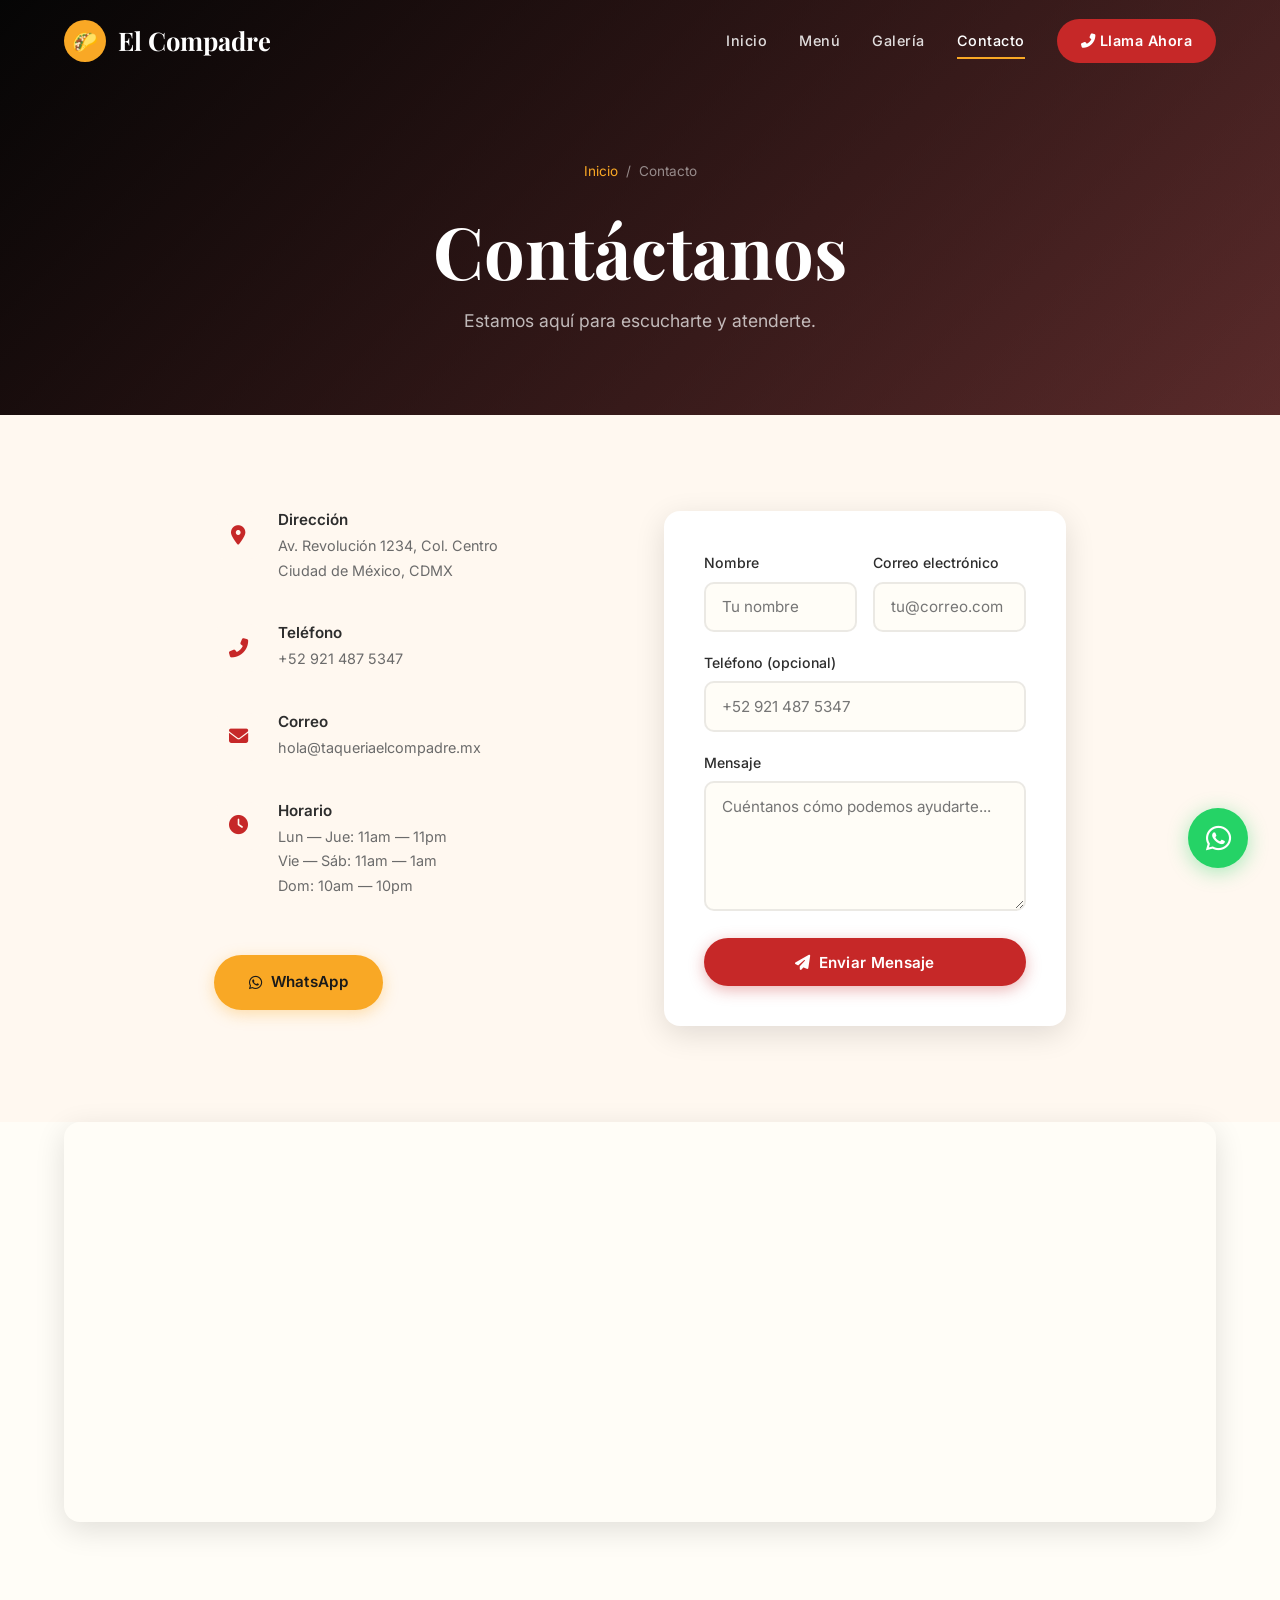
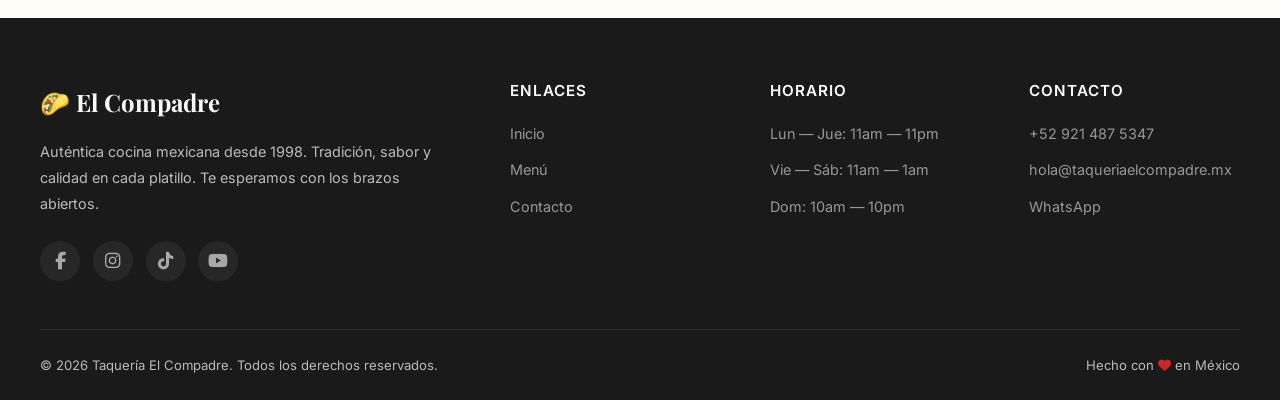
==== commit b5f2744e: "Add professional examples + update phone to +52 921 487 5347" ====
--- a/contacto.html
+++ b/contacto.html
@@ -4,7 +4,7 @@
   <meta charset="UTF-8">
   <meta name="viewport" content="width=device-width, initial-scale=1.0">
   <title>Contacto — Taquería El Compadre</title>
-  <meta name="description" content="Ponte en contacto con Taquería El Compadre. Estamos en Av. Revolución 1234, Col. Centro, CDMX. Tel: +52 55 1234 5678.">
+  <meta name="description" content="Ponte en contacto con Taquería El Compadre. Estamos en Av. Revolución 1234, Col. Centro, CDMX. Tel: +52 921 487 5347.">
   <meta name="robots" content="index, follow">
   <meta property="og:title" content="Contacto — Taquería El Compadre">
   <meta property="og:description" content="Visítanos o escríbenos. Te esperamos.">
@@ -36,7 +36,7 @@
         <a href="menu.html">Menú</a>
         <a href="index.html#gallery">Galería</a>
         <a href="contacto.html" class="active">Contacto</a>
-        <a href="tel:+525512345678" class="navbar-cta"><i class="fas fa-phone-alt"></i> Llama Ahora</a>
+        <a href="tel:+529214875347" class="navbar-cta"><i class="fas fa-phone-alt"></i> Llama Ahora</a>
       </div>
     </div>
   </nav>
@@ -86,7 +86,7 @@
             <div class="contact-info-icon"><i class="fas fa-phone-alt"></i></div>
             <div>
               <h4>Teléfono</h4>
-              <p>+52 55 1234 5678</p>
+              <p>+52 921 487 5347</p>
             </div>
           </div>
           <div class="contact-info-item">
@@ -104,7 +104,7 @@
             </div>
           </div>
           <div style="margin-top:1rem;">
-            <a href="https://wa.me/525512345678" target="_blank" rel="noopener" class="btn btn--gold"><i class="fab fa-whatsapp"></i> WhatsApp</a>
+            <a href="https://wa.me/529214875347" target="_blank" rel="noopener" class="btn btn--gold"><i class="fab fa-whatsapp"></i> WhatsApp</a>
           </div>
         </div>
 
@@ -126,7 +126,7 @@
           </div>
           <div class="form-group">
             <label for="telefono">Teléfono (opcional)</label>
-            <input type="tel" class="form-control" id="telefono" name="telefono" placeholder="+52 55 1234 5678">
+            <input type="tel" class="form-control" id="telefono" name="telefono" placeholder="+52 921 487 5347">
           </div>
           <div class="form-group">
             <label for="mensaje">Mensaje</label>
@@ -194,9 +194,9 @@
       <div>
         <h4>Contacto</h4>
         <ul class="footer-links">
-          <li><a href="tel:+525512345678">+52 55 1234 5678</a></li>
+          <li><a href="tel:+529214875347">+52 921 487 5347</a></li>
           <li><a href="mailto:hola@taqueriaelcompadre.mx">hola@taqueriaelcompadre.mx</a></li>
-          <li><a href="https://wa.me/525512345678" target="_blank" rel="noopener">WhatsApp</a></li>
+          <li><a href="https://wa.me/529214875347" target="_blank" rel="noopener">WhatsApp</a></li>
         </ul>
       </div>
     </div>
@@ -209,7 +209,7 @@
   <!-- ============================================================
        WHATSAPP FLOAT
        ============================================================ -->
-  <a href="https://wa.me/525512345678?text=¡Hola!%20Quiero%20más%20información" target="_blank" rel="noopener" class="whatsapp-float" aria-label="WhatsApp">
+  <a href="https://wa.me/529214875347?text=¡Hola!%20Quiero%20más%20información" target="_blank" rel="noopener" class="whatsapp-float" aria-label="WhatsApp">
     <i class="fab fa-whatsapp"></i>
   </a>
 
